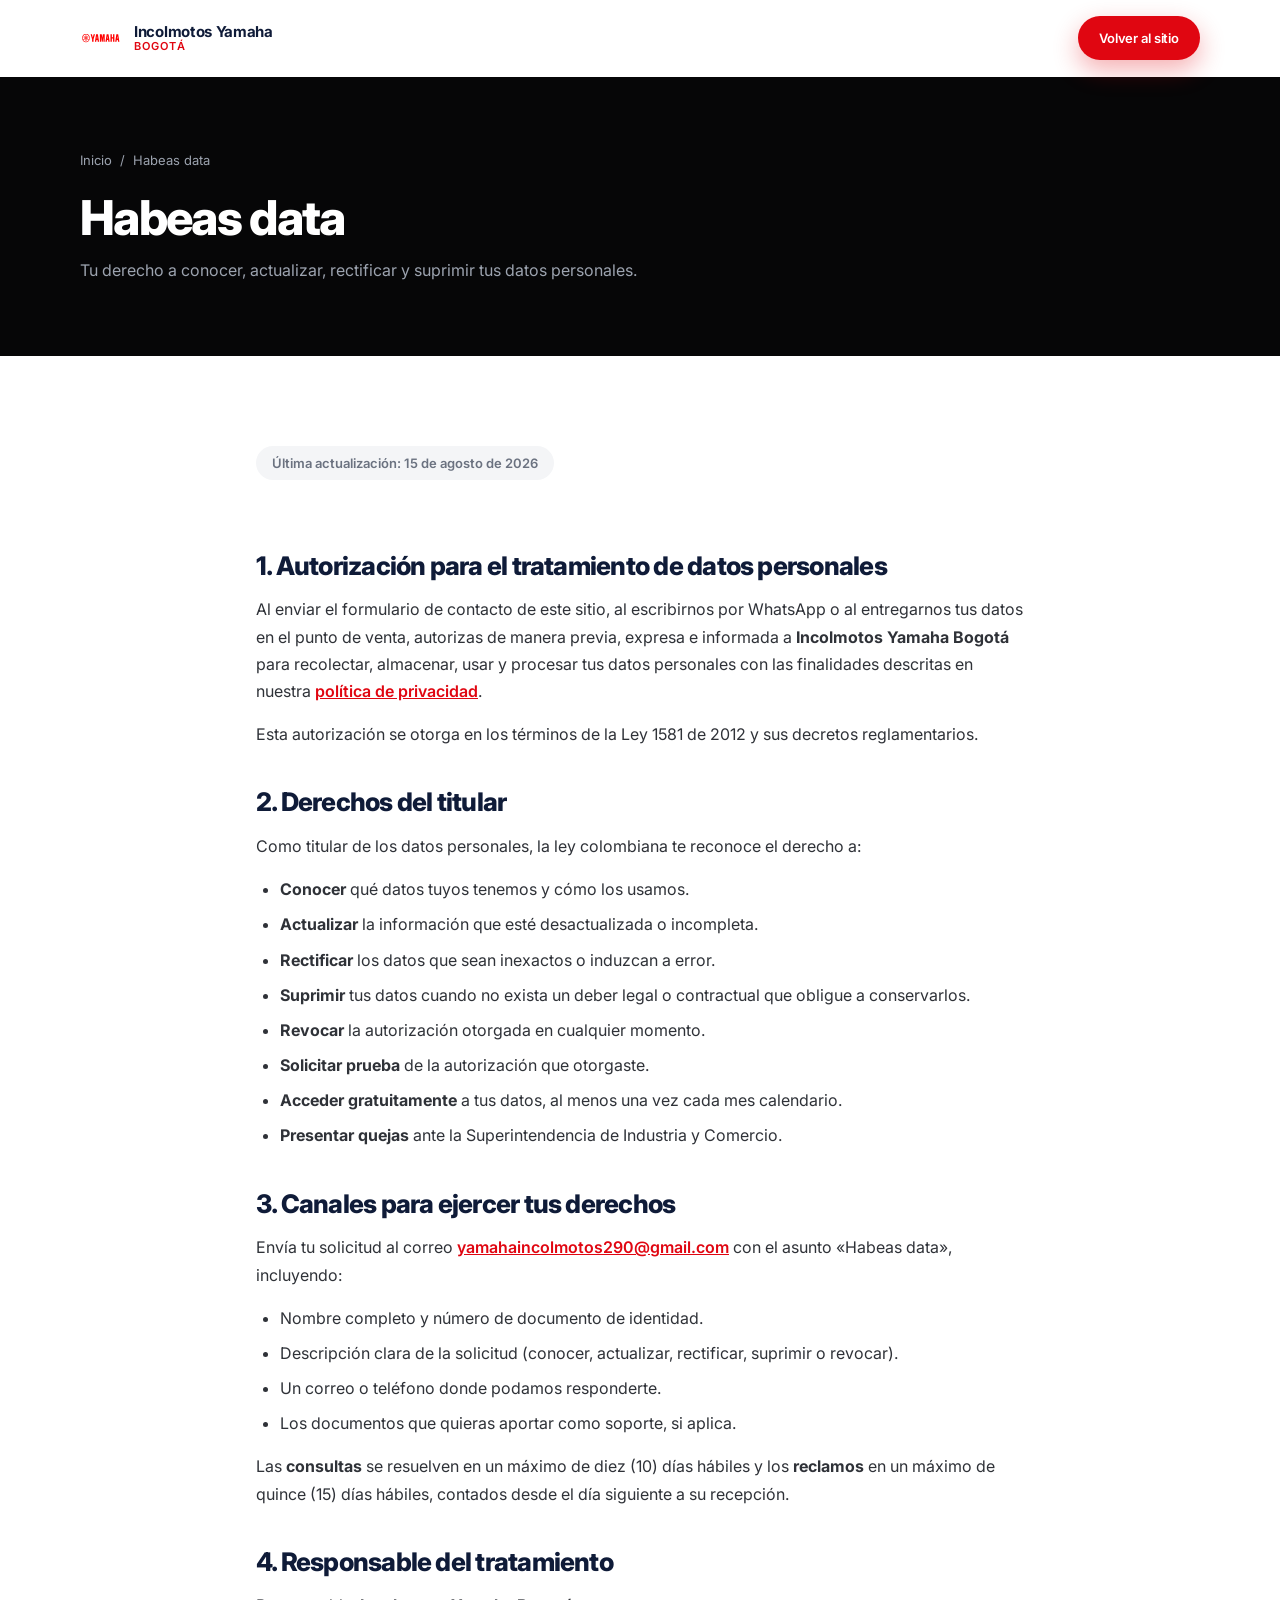
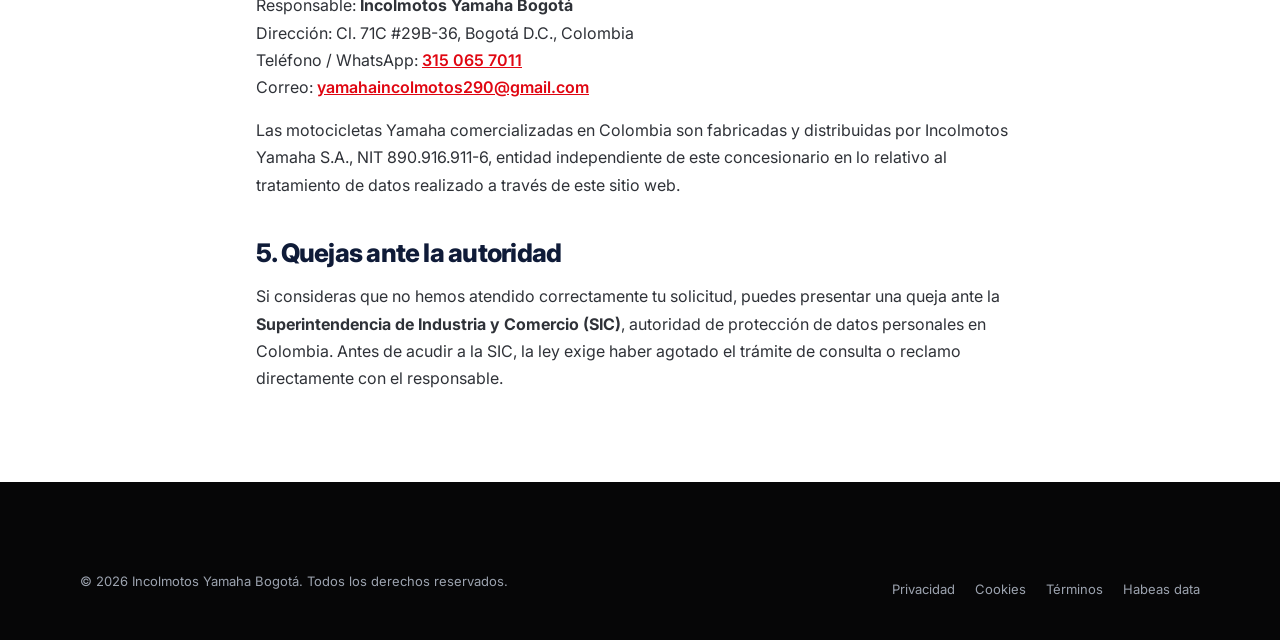
==== pages/habeas-data.html @ 12d1d3da "Sitio web Incolmotos Yamaha Bogota One-pager estatico: catalogo de 14 modelos con filtros, financiac" ====
<!DOCTYPE html>
<html lang="es-CO">
<head>
<meta charset="UTF-8">
<meta name="viewport" content="width=device-width, initial-scale=1">
<meta name="theme-color" content="#e00611">
<title>Habeas data | Incolmotos Yamaha Bogotá</title>
<meta name="description" content="Autorización y ejercicio del derecho de habeas data en Incolmotos Yamaha Bogotá, conforme a la Ley 1581 de 2012.">
<meta name="robots" content="index, follow">
<link rel="canonical" href="https://incolmotosyamahabogota.com/pages/habeas-data.html">
<link rel="icon" href="../favicon.ico" sizes="any">
<link rel="icon" href="../img/favicon-yamaha.png" type="image/png" sizes="96x96">
<link rel="apple-touch-icon" href="../apple-touch-icon.png">
<link rel="preconnect" href="https://fonts.googleapis.com">
<link rel="preconnect" href="https://fonts.gstatic.com" crossorigin>
<link href="https://fonts.googleapis.com/css2?family=Inter:wght@400;500;600;700;800&display=swap" rel="stylesheet">
<link rel="stylesheet" href="../css/styles.css">
</head>
<body>
<a class="skip-link" href="#main">Saltar al contenido principal</a>

<header class="header">
    <div class="wrap header__inner">
        <a class="brand" href="../index.html" aria-label="Incolmotos Yamaha Bogotá — Inicio">
            <img class="brand__logo" src="../img/yamaha-logo.svg" alt="" width="42" height="42" aria-hidden="true">
            <span class="brand__name">Incolmotos Yamaha<span>Bogotá</span></span>
        </a>
        <div class="header__cta" style="margin-left:auto;">
            <a class="btn btn--primary btn--sm" href="../index.html#contacto">Volver al sitio</a>
        </div>
    </div>
</header>

<main id="main">
    <div class="page-head">
        <div class="wrap">
            <nav class="crumbs" aria-label="Ruta de navegación">
                <a href="../index.html">Inicio</a><span aria-hidden="true">/</span><span>Habeas data</span>
            </nav>
            <h1>Habeas data</h1>
            <p>Tu derecho a conocer, actualizar, rectificar y suprimir tus datos personales.</p>
        </div>
    </div>

    <div class="section">
        <div class="wrap">
            <article class="legal">
                <p class="updated">Última actualización: 15 de agosto de 2026</p>

                <h2>1. Autorización para el tratamiento de datos personales</h2>
                <p>
                    Al enviar el formulario de contacto de este sitio, al escribirnos por WhatsApp o al
                    entregarnos tus datos en el punto de venta, autorizas de manera previa, expresa e
                    informada a <strong>Incolmotos Yamaha Bogotá</strong> para recolectar, almacenar,
                    usar y procesar tus datos personales con las finalidades descritas en nuestra
                    <a href="politica-privacidad.html">política de privacidad</a>.
                </p>
                <p>Esta autorización se otorga en los términos de la Ley 1581 de 2012 y sus decretos reglamentarios.</p>

                <h2>2. Derechos del titular</h2>
                <p>Como titular de los datos personales, la ley colombiana te reconoce el derecho a:</p>
                <ul>
                    <li><strong>Conocer</strong> qué datos tuyos tenemos y cómo los usamos.</li>
                    <li><strong>Actualizar</strong> la información que esté desactualizada o incompleta.</li>
                    <li><strong>Rectificar</strong> los datos que sean inexactos o induzcan a error.</li>
                    <li><strong>Suprimir</strong> tus datos cuando no exista un deber legal o contractual que obligue a conservarlos.</li>
                    <li><strong>Revocar</strong> la autorización otorgada en cualquier momento.</li>
                    <li><strong>Solicitar prueba</strong> de la autorización que otorgaste.</li>
                    <li><strong>Acceder gratuitamente</strong> a tus datos, al menos una vez cada mes calendario.</li>
                    <li><strong>Presentar quejas</strong> ante la Superintendencia de Industria y Comercio.</li>
                </ul>

                <h2>3. Canales para ejercer tus derechos</h2>
                <p>
                    Envía tu solicitud al correo
                    <a href="mailto:yamahaincolmotos290@gmail.com">yamahaincolmotos290@gmail.com</a>
                    con el asunto «Habeas data», incluyendo:
                </p>
                <ul>
                    <li>Nombre completo y número de documento de identidad.</li>
                    <li>Descripción clara de la solicitud (conocer, actualizar, rectificar, suprimir o revocar).</li>
                    <li>Un correo o teléfono donde podamos responderte.</li>
                    <li>Los documentos que quieras aportar como soporte, si aplica.</li>
                </ul>
                <p>
                    Las <strong>consultas</strong> se resuelven en un máximo de diez (10) días hábiles y
                    los <strong>reclamos</strong> en un máximo de quince (15) días hábiles, contados desde
                    el día siguiente a su recepción.
                </p>

                <h2>4. Responsable del tratamiento</h2>
                <p>
                    Responsable: <strong>Incolmotos Yamaha Bogotá</strong><br>
                    Dirección: Cl. 71C #29B-36, Bogotá D.C., Colombia<br>
                    Teléfono / WhatsApp: <a href="tel:+573150657011">315 065 7011</a><br>
                    Correo: <a href="mailto:yamahaincolmotos290@gmail.com">yamahaincolmotos290@gmail.com</a>
                </p>
                <p>
                    Las motocicletas Yamaha comercializadas en Colombia son fabricadas y distribuidas por
                    Incolmotos Yamaha S.A., NIT 890.916.911-6, entidad independiente de este concesionario
                    en lo relativo al tratamiento de datos realizado a través de este sitio web.
                </p>

                <h2>5. Quejas ante la autoridad</h2>
                <p>
                    Si consideras que no hemos atendido correctamente tu solicitud, puedes presentar una
                    queja ante la <strong>Superintendencia de Industria y Comercio (SIC)</strong>, autoridad
                    de protección de datos personales en Colombia. Antes de acudir a la SIC, la ley exige
                    haber agotado el trámite de consulta o reclamo directamente con el responsable.
                </p>
            </article>
        </div>
    </div>
</main>

<footer class="footer">
    <div class="wrap">
        <div class="footer__bottom" style="border-top:0;">
            <p>© <span id="year">2026</span> Incolmotos Yamaha Bogotá. Todos los derechos reservados.</p>
            <nav class="footer__legal" aria-label="Enlaces legales">
                <a href="politica-privacidad.html">Privacidad</a>
                <a href="politica-cookies.html">Cookies</a>
                <a href="terminos-y-condiciones.html">Términos</a>
                <a href="habeas-data.html">Habeas data</a>
            </nav>
        </div>
    </div>
</footer>

<script src="../js/main.js" defer></script>
</body>
</html>
---- css/styles.css ----
/* ============================================================
   INCOLMOTOS YAMAHA BOGOTÁ
   Design System — one-page
   Base estética: contraste claro/oscuro, rojo Yamaha, píldoras,
   tarjetas con sombra suave. Tipografía única: Inter.
   ============================================================ */

/* ---------- 1. Tokens ---------- */
:root {
    /* Marca */
    --red: #e00611;
    --red-dark: #b0040d;
    --red-ink: #8f030a;
    --red-tint: #fdecec;
    --red-glow: rgba(224, 6, 17, .45);

    /* Texto */
    --navy: #0f1b38;
    --ink: #2f3238;
    --muted: #6b7280;
    --muted-dark: #9ca3af;

    /* Superficies */
    --white: #ffffff;
    --alt: #f4f5f7;
    --alt-2: #eceef1;
    --black: #060607;
    --black-soft: #111113;
    --black-card: #17171a;

    /* Bordes */
    --border: #e2e4e9;
    --border-strong: #d3d7de;
    --border-dark: #26262b;

    /* Tipografía */
    --font: 'Inter', -apple-system, BlinkMacSystemFont, 'Segoe UI', Roboto, 'Helvetica Neue', Arial, sans-serif;
    --fs-xs: .8125rem;
    --fs-sm: .875rem;
    --fs-base: 1rem;
    --fs-lg: 1.0625rem;
    --fs-xl: 1.25rem;
    --fs-h3: clamp(1.25rem, 1.05rem + .8vw, 1.6rem);
    --fs-h2: clamp(1.75rem, 1.2rem + 2.2vw, 3rem);
    --fs-h1: clamp(2.25rem, 1.4rem + 3.6vw, 4rem);
    --lh-body: 1.7;
    --lh-head: 1.12;

    /* Espaciado */
    --wrap: 1200px;
    --gutter: clamp(1.25rem, 4vw, 2.5rem);
    --sec-y: clamp(4rem, 7vw, 7rem);

    /* Radios */
    --r-xs: 6px;
    --r-sm: 10px;
    --r-md: 14px;
    --r-lg: 20px;
    --r-pill: 999px;

    /* Sombras */
    --sh-sm: 0 1px 3px rgba(15, 27, 56, .07), 0 1px 2px rgba(15, 27, 56, .04);
    --sh-md: 0 6px 18px rgba(15, 27, 56, .08), 0 2px 6px rgba(15, 27, 56, .05);
    --sh-lg: 0 18px 44px rgba(15, 27, 56, .13), 0 6px 14px rgba(15, 27, 56, .07);
    --sh-red: 0 10px 26px rgba(224, 6, 17, .32);

    /* Movimiento */
    --t-fast: 180ms cubic-bezier(.4, 0, .2, 1);
    --t: 280ms cubic-bezier(.4, 0, .2, 1);
    --header-h: 76px;
}

/* ---------- 2. Reset ---------- */
*, *::before, *::after { box-sizing: border-box; }

html {
    -webkit-text-size-adjust: 100%;
    scroll-behavior: smooth;
    scroll-padding-top: calc(var(--header-h) + 12px);
}

body {
    margin: 0;
    font-family: var(--font);
    font-size: var(--fs-base);
    line-height: var(--lh-body);
    color: var(--ink);
    background: var(--white);
    -webkit-font-smoothing: antialiased;
    -moz-osx-font-smoothing: grayscale;
    overflow-x: hidden;
}

body.is-locked { overflow: hidden; }

h1, h2, h3, h4 {
    margin: 0;
    color: var(--navy);
    line-height: var(--lh-head);
    letter-spacing: -.02em;
    font-weight: 700;
}

h1 { font-size: var(--fs-h1); font-weight: 800; letter-spacing: -.035em; }
h2 { font-size: var(--fs-h2); font-weight: 800; letter-spacing: -.03em; }
h3 { font-size: var(--fs-h3); }

p { margin: 0 0 1rem; }
p:last-child { margin-bottom: 0; }

a { color: inherit; text-decoration: none; }

img, picture, svg { max-width: 100%; display: block; }
img { height: auto; }

ul, ol { margin: 0; padding: 0; list-style: none; }

/* El atributo hidden debe ganar siempre a los display de los componentes */
[hidden] { display: none !important; }

button, input, select, textarea { font: inherit; color: inherit; }
button { cursor: pointer; background: none; border: 0; }

:focus-visible {
    outline: 3px solid var(--red);
    outline-offset: 3px;
    border-radius: var(--r-xs);
}

::selection { background: var(--red); color: #fff; }

/* ---------- 3. Utilidades ---------- */
.wrap {
    width: 100%;
    max-width: var(--wrap);
    margin-inline: auto;
    padding-inline: var(--gutter);
}

.section { padding-block: var(--sec-y); }
.section--alt { background: var(--alt); }

.section--dark {
    background: var(--black);
    color: rgba(255, 255, 255, .78);
}
.section--dark h2, .section--dark h3 { color: #fff; }

.sr-only {
    position: absolute; width: 1px; height: 1px;
    padding: 0; margin: -1px; overflow: hidden;
    clip: rect(0 0 0 0); white-space: nowrap; border: 0;
}

.skip-link {
    position: absolute; top: -100px; left: 1rem; z-index: 200;
    background: var(--red); color: #fff;
    padding: .75rem 1.25rem; border-radius: var(--r-sm);
    font-weight: 600;
}
.skip-link:focus { top: 1rem; }

.eyebrow {
    display: block;
    font-size: var(--fs-xs);
    font-weight: 700;
    letter-spacing: .16em;
    text-transform: uppercase;
    color: var(--red);
    margin-bottom: .75rem;
}

.section-head {
    max-width: 46rem;
    margin: 0 auto clamp(2.25rem, 4vw, 3.5rem);
    text-align: center;
}
.section-head .lead {
    margin-top: 1rem;
    font-size: var(--fs-lg);
    color: var(--muted);
}
.section--dark .section-head .lead { color: var(--muted-dark); }

/* ---------- 4. Botones ---------- */
.btn {
    display: inline-flex;
    align-items: center;
    justify-content: center;
    gap: .5rem;
    padding: .875rem 1.75rem;
    border-radius: var(--r-pill);
    font-size: var(--fs-sm);
    font-weight: 600;
    letter-spacing: -.01em;
    border: 1.5px solid transparent;
    transition: background var(--t-fast), color var(--t-fast),
                border-color var(--t-fast), transform var(--t-fast),
                box-shadow var(--t-fast);
    white-space: nowrap;
}
.btn:hover { transform: translateY(-2px); }
.btn:active { transform: translateY(0); }
.btn svg { width: 18px; height: 18px; flex: none; }

.btn--primary { background: var(--red); color: #fff; box-shadow: var(--sh-red); }
.btn--primary:hover { background: var(--red-dark); }

.btn--outline { border-color: var(--border-strong); color: var(--navy); background: #fff; }
.btn--outline:hover { border-color: var(--navy); }

.btn--outline-light { border-color: rgba(255, 255, 255, .28); color: #fff; }
.btn--outline-light:hover { border-color: #fff; background: rgba(255, 255, 255, .08); }

.btn--light { background: #fff; color: var(--red); }
.btn--light:hover { background: var(--alt); }

.btn--wide { width: 100%; }
.btn--sm { padding: .625rem 1.25rem; font-size: var(--fs-xs); }

.btn--wa { background: #25d366; color: #08331a; box-shadow: 0 10px 26px rgba(37, 211, 102, .3); }
.btn--wa:hover { background: #1fbe5b; }

/* ---------- 5. Header ---------- */
.header {
    position: sticky;
    top: 0;
    z-index: 100;
    background: rgba(255, 255, 255, .88);
    backdrop-filter: saturate(180%) blur(14px);
    -webkit-backdrop-filter: saturate(180%) blur(14px);
    border-bottom: 1px solid transparent;
    transition: border-color var(--t-fast), box-shadow var(--t-fast);
}
.header.is-stuck {
    border-bottom-color: var(--border);
    box-shadow: 0 2px 14px rgba(15, 27, 56, .06);
}

.header__inner {
    display: flex;
    align-items: center;
    gap: 1.5rem;
    height: var(--header-h);
}

.brand { display: flex; align-items: center; gap: .75rem; flex: none; }
.brand__logo { width: 42px; height: 42px; object-fit: contain; }
.brand__name {
    font-size: .9375rem;
    font-weight: 700;
    color: var(--navy);
    letter-spacing: -.02em;
    line-height: 1.15;
}
.brand__name span { display: block; font-size: .6875rem; font-weight: 600; color: var(--red); letter-spacing: .1em; text-transform: uppercase; }

.nav { margin-left: auto; display: flex; align-items: center; }
.nav__list { display: flex; align-items: center; gap: .25rem; }
.nav__cta { display: none; }
.nav__link {
    display: block;
    padding: .5rem .875rem;
    border-radius: var(--r-pill);
    font-size: var(--fs-sm);
    font-weight: 500;
    color: var(--ink);
    transition: color var(--t-fast), background var(--t-fast);
}
.nav__link:hover, .nav__link.is-active { color: var(--red); background: var(--red-tint); }

.header__cta { flex: none; }

.burger {
    display: none;
    width: 44px; height: 44px;
    margin-left: auto;
    border-radius: var(--r-sm);
    align-items: center;
    justify-content: center;
}
.burger span {
    display: block; position: relative;
    width: 22px; height: 2px; border-radius: 2px; background: var(--navy);
    transition: transform var(--t-fast), background var(--t-fast);
}
.burger span::before, .burger span::after {
    content: ''; position: absolute; left: 0;
    width: 22px; height: 2px; border-radius: 2px; background: var(--navy);
    transition: transform var(--t-fast), top var(--t-fast);
}
.burger span::before { top: -7px; }
.burger span::after { top: 7px; }
.burger[aria-expanded="true"] span { background: transparent; }
.burger[aria-expanded="true"] span::before { top: 0; transform: rotate(45deg); }
.burger[aria-expanded="true"] span::after { top: 0; transform: rotate(-45deg); }

/* ---------- 6. Hero ---------- */
.hero {
    position: relative;
    background: var(--black);
    color: rgba(255, 255, 255, .74);
    overflow: hidden;
    padding-block: clamp(3.5rem, 7vw, 6rem) clamp(3rem, 6vw, 5rem);
}
.hero::before {
    content: '';
    position: absolute;
    inset: -20% -10% auto auto;
    width: min(70vw, 820px);
    aspect-ratio: 1;
    background: radial-gradient(circle, var(--red-glow) 0%, transparent 65%);
    filter: blur(20px);
    pointer-events: none;
}

.hero__grid {
    position: relative;
    display: grid;
    grid-template-columns: minmax(0, 1fr) minmax(0, 1.05fr);
    gap: clamp(2rem, 5vw, 4rem);
    align-items: center;
}

.hero__badge {
    display: inline-flex;
    align-items: center;
    gap: .5rem;
    padding: .5rem 1.125rem;
    border-radius: var(--r-pill);
    background: rgba(224, 6, 17, .14);
    border: 1px solid rgba(224, 6, 17, .38);
    color: #ff6b6b;
    font-size: var(--fs-xs);
    font-weight: 700;
    letter-spacing: .12em;
    text-transform: uppercase;
    margin-bottom: 1.5rem;
}
.hero__badge svg { width: 16px; height: 16px; }

.hero h1 { color: #fff; margin-bottom: 1.25rem; }
.hero h1 em { font-style: normal; color: var(--red); }

.hero__lead {
    font-size: clamp(1rem, .95rem + .25vw, 1.125rem);
    color: rgba(255, 255, 255, .72);
    max-width: 34rem;
    margin-bottom: 2rem;
}

.hero__actions { display: flex; flex-wrap: wrap; gap: .875rem; }

.hero__stats {
    display: grid;
    grid-template-columns: repeat(3, minmax(0, 1fr));
    gap: 1.5rem;
    margin-top: 2.75rem;
    padding-top: 2rem;
    border-top: 1px solid rgba(255, 255, 255, .14);
    max-width: 34rem;
}
.hero__stat b {
    display: block;
    font-size: clamp(1.75rem, 1.3rem + 1.6vw, 2.5rem);
    font-weight: 800;
    color: #fff;
    letter-spacing: -.04em;
    line-height: 1;
}
.hero__stat span {
    display: block;
    margin-top: .5rem;
    font-size: var(--fs-xs);
    color: var(--muted-dark);
    line-height: 1.4;
}

.hero__media {
    position: relative;
    border-radius: var(--r-lg);
    overflow: hidden;
    background:
        radial-gradient(120% 90% at 65% 45%, rgba(224, 6, 17, .38) 0%, transparent 60%),
        linear-gradient(160deg, #1a1a1e 0%, #09090b 100%);
    aspect-ratio: 4 / 3;
    display: grid;
    place-items: center;
    box-shadow: 0 30px 70px rgba(0, 0, 0, .55);
}
.hero__media img {
    width: 92%;
    height: auto;
    object-fit: contain;
    filter: drop-shadow(0 24px 34px rgba(0, 0, 0, .6));
}

/* ---------- 7. Barra de confianza ---------- */
.trust {
    background: var(--white);
    border-bottom: 1px solid var(--border);
    padding-block: 1.5rem;
}
.trust__list {
    display: grid;
    grid-template-columns: repeat(auto-fit, minmax(190px, 1fr));
    gap: 1rem 1.75rem;
}
.trust__item {
    display: flex;
    align-items: center;
    gap: .75rem;
    font-size: var(--fs-sm);
    font-weight: 600;
    color: var(--navy);
}
.trust__item svg { width: 22px; height: 22px; flex: none; color: var(--red); }

/* ---------- 8. Catálogo ---------- */
.filters {
    display: flex;
    flex-wrap: wrap;
    justify-content: center;
    gap: .625rem;
    margin-bottom: 2.5rem;
}
.chip {
    padding: .625rem 1.25rem;
    border: 1.5px solid var(--border);
    border-radius: var(--r-pill);
    background: #fff;
    font-size: var(--fs-sm);
    font-weight: 600;
    color: var(--ink);
    transition: all var(--t-fast);
}
.chip:hover { border-color: var(--red); color: var(--red); }
.chip[aria-pressed="true"] {
    background: var(--red);
    border-color: var(--red);
    color: #fff;
    box-shadow: var(--sh-red);
}
.chip b { font-weight: 700; opacity: .6; margin-left: .25rem; }

.grid-motos {
    display: grid;
    grid-template-columns: repeat(auto-fill, minmax(min(100%, 300px), 1fr));
    gap: clamp(1.25rem, 2.5vw, 1.75rem);
}

.moto-card {
    display: flex;
    flex-direction: column;
    background: #fff;
    border: 1px solid var(--border);
    border-radius: var(--r-md);
    overflow: hidden;
    transition: transform var(--t), box-shadow var(--t), border-color var(--t);
}
.moto-card:hover {
    transform: translateY(-6px);
    box-shadow: var(--sh-lg);
    border-color: transparent;
}
.moto-card.is-hidden { display: none; }

.moto-card__media {
    position: relative;
    aspect-ratio: 4 / 3;
    background: linear-gradient(165deg, #fafbfc 0%, #eef0f4 100%);
    display: grid;
    place-items: center;
    padding: 1rem;
    overflow: hidden;
}
.moto-card__media img {
    width: 100%;
    height: 100%;
    object-fit: contain;
    transition: transform var(--t);
}
.moto-card:hover .moto-card__media img { transform: scale(1.06); }

.moto-card__badge {
    position: absolute;
    top: .875rem;
    left: .875rem;
    z-index: 2;
    padding: .3125rem .75rem;
    border-radius: var(--r-pill);
    background: var(--navy);
    color: #fff;
    font-size: .6875rem;
    font-weight: 700;
    letter-spacing: .08em;
    text-transform: uppercase;
}

.moto-card__body {
    display: flex;
    flex-direction: column;
    flex: 1;
    padding: 1.25rem 1.375rem 1.5rem;
}
.moto-card__brand {
    font-size: .6875rem;
    font-weight: 700;
    letter-spacing: .12em;
    text-transform: uppercase;
    color: var(--red);
    margin-bottom: .375rem;
}
.moto-card__name {
    font-size: 1.125rem;
    font-weight: 700;
    color: var(--navy);
    margin-bottom: .875rem;
}

.moto-card__specs {
    display: grid;
    grid-template-columns: repeat(3, minmax(0, 1fr));
    gap: .5rem;
    margin: 0 0 1rem;
    padding-bottom: 1rem;
    border-bottom: 1px solid var(--border);
}
.moto-card__specs dt {
    font-size: .625rem;
    font-weight: 600;
    letter-spacing: .08em;
    text-transform: uppercase;
    color: var(--muted);
    order: 2;
}
.moto-card__specs dd {
    margin: 0;
    font-size: .9375rem;
    font-weight: 700;
    color: var(--navy);
    order: 1;
}
.moto-card__spec { display: flex; flex-direction: column; }

.moto-card__price { margin-bottom: 1.125rem; }
.moto-card__price small {
    display: block;
    font-size: .6875rem;
    font-weight: 600;
    letter-spacing: .08em;
    text-transform: uppercase;
    color: var(--muted);
}
.moto-card__price b {
    font-size: 1.375rem;
    font-weight: 800;
    color: var(--navy);
    letter-spacing: -.03em;
}

.moto-card__actions { margin-top: auto; display: grid; gap: .5rem; }

.catalog__meta {
    margin-top: 2rem;
    text-align: center;
    font-size: var(--fs-sm);
    color: var(--muted);
}
.catalog__empty {
    padding: 3rem 1rem;
    text-align: center;
    color: var(--muted);
    grid-column: 1 / -1;
}

/* ---------- 9. Banner de financiación ---------- */
.promo {
    position: relative;
    background: var(--black);
    color: rgba(255, 255, 255, .74);
    overflow: hidden;
}
.promo__grid {
    display: grid;
    grid-template-columns: minmax(0, 1fr) minmax(0, 1fr);
    align-items: center;
    gap: clamp(2rem, 5vw, 4rem);
    padding-block: clamp(3.5rem, 6vw, 5.5rem);
}
.promo__tag {
    display: inline-block;
    padding: .4375rem 1rem;
    border-radius: var(--r-pill);
    background: var(--red);
    color: #fff;
    font-size: var(--fs-xs);
    font-weight: 700;
    letter-spacing: .12em;
    text-transform: uppercase;
    margin-bottom: 1.25rem;
}
.promo h2 { color: #fff; margin-bottom: 1rem; }
.promo__text { color: rgba(255, 255, 255, .72); margin-bottom: 1.75rem; max-width: 32rem; }
.promo__points { display: grid; gap: .75rem; margin-bottom: 2rem; }
.promo__points li { display: flex; align-items: flex-start; gap: .625rem; font-size: var(--fs-sm); }
.promo__points svg { width: 20px; height: 20px; flex: none; color: var(--red); margin-top: 1px; }
.promo__media {
    border-radius: var(--r-lg);
    overflow: hidden;
    aspect-ratio: 16 / 11;
    background:
        radial-gradient(110% 90% at 50% 55%, rgba(224, 6, 17, .32) 0%, transparent 62%),
        linear-gradient(160deg, #1c1c20 0%, #0a0a0c 100%);
    display: grid;
    place-items: center;
}
.promo__media img { width: 94%; object-fit: contain; filter: drop-shadow(0 20px 30px rgba(0, 0, 0, .55)); }

/* ---------- 10. Tarjetas con ícono ---------- */
.grid-cards {
    display: grid;
    grid-template-columns: repeat(auto-fit, minmax(min(100%, 250px), 1fr));
    gap: clamp(1.25rem, 2.5vw, 1.75rem);
}

.card {
    display: flex;
    flex-direction: column;
    background: #fff;
    border: 1px solid var(--border);
    border-radius: var(--r-md);
    padding: 1.75rem;
    transition: transform var(--t), box-shadow var(--t), border-color var(--t);
}
.card:hover { transform: translateY(-5px); box-shadow: var(--sh-lg); border-color: transparent; }

.card__icon {
    width: 48px; height: 48px;
    display: grid; place-items: center;
    border-radius: var(--r-sm);
    background: var(--red-tint);
    color: var(--red);
    margin-bottom: 1.25rem;
}
.card__icon svg { width: 24px; height: 24px; }

.card h3 { margin-bottom: .625rem; font-size: 1.0625rem; }
.card p { font-size: var(--fs-sm); color: var(--muted); margin-bottom: 1.25rem; }
.card__link {
    margin-top: auto;
    font-size: var(--fs-sm);
    font-weight: 600;
    color: var(--red);
    display: inline-flex;
    align-items: center;
    gap: .375rem;
    transition: gap var(--t-fast);
}
.card__link:hover { gap: .75rem; }

/* Variante oscura (sección respaldo) */
.section--dark .card {
    background: var(--black-card);
    border-color: var(--border-dark);
}
.section--dark .card:hover { border-color: rgba(224, 6, 17, .5); box-shadow: 0 20px 46px rgba(0, 0, 0, .6); }
.section--dark .card__icon { background: rgba(224, 6, 17, .16); color: #ff5c5c; }
.section--dark .card p { color: var(--muted-dark); }

/* ---------- 11. Servicios (lista alterna) ---------- */
.services { display: grid; gap: clamp(1.25rem, 2.5vw, 1.75rem); }
.service {
    display: grid;
    grid-template-columns: 88px minmax(0, 1fr);
    gap: 1.5rem;
    align-items: start;
    background: #fff;
    border: 1px solid var(--border);
    border-radius: var(--r-md);
    padding: 1.75rem;
    transition: box-shadow var(--t), border-color var(--t);
}
.service:hover { box-shadow: var(--sh-md); border-color: var(--border-strong); }
.service__num {
    display: grid; place-items: center;
    width: 88px; height: 88px;
    border-radius: var(--r-sm);
    background: linear-gradient(150deg, var(--red) 0%, var(--red-ink) 100%);
    color: #fff;
    font-size: 1.75rem;
    font-weight: 800;
    letter-spacing: -.04em;
}
.service h3 { margin-bottom: .5rem; }
.service p { color: var(--muted); font-size: var(--fs-sm); margin-bottom: 1rem; }
.service__tags { display: flex; flex-wrap: wrap; gap: .5rem; }
.service__tags li {
    padding: .25rem .75rem;
    border-radius: var(--r-pill);
    background: var(--alt);
    font-size: var(--fs-xs);
    font-weight: 600;
    color: var(--navy);
}

/* ---------- 12. FAQ ---------- */
.faq { max-width: 48rem; margin-inline: auto; display: grid; gap: .875rem; }
.faq__item {
    background: #fff;
    border: 1px solid var(--border);
    border-radius: var(--r-md);
    overflow: hidden;
    transition: border-color var(--t-fast), box-shadow var(--t-fast);
}
.faq__item[open] { border-color: var(--red); box-shadow: var(--sh-md); }
.faq__item summary {
    display: flex;
    align-items: center;
    justify-content: space-between;
    gap: 1rem;
    padding: 1.25rem 1.5rem;
    font-size: var(--fs-lg);
    font-weight: 600;
    color: var(--navy);
    cursor: pointer;
    list-style: none;
}
.faq__item summary::-webkit-details-marker { display: none; }
.faq__item summary::after {
    content: '';
    flex: none;
    width: 12px; height: 12px;
    border-right: 2.5px solid var(--red);
    border-bottom: 2.5px solid var(--red);
    transform: rotate(45deg) translateY(-3px);
    transition: transform var(--t-fast);
}
.faq__item[open] summary::after { transform: rotate(-135deg) translateY(-3px); }
.faq__answer { padding: 0 1.5rem 1.375rem; color: var(--muted); font-size: var(--fs-sm); }

/* ---------- 13. Contacto ---------- */
.contact__grid {
    display: grid;
    grid-template-columns: minmax(0, 1fr) minmax(0, 1.05fr);
    gap: clamp(2rem, 4vw, 3.5rem);
    align-items: start;
}

.contact__list { display: grid; gap: 1.5rem; margin: 2rem 0; }
.contact__item { display: grid; grid-template-columns: 44px minmax(0, 1fr); gap: 1rem; align-items: start; }
.contact__item svg { width: 44px; height: 44px; padding: 11px; border-radius: var(--r-sm); background: var(--red-tint); color: var(--red); }
.contact__label {
    display: block;
    font-size: var(--fs-xs);
    font-weight: 700;
    letter-spacing: .1em;
    text-transform: uppercase;
    color: var(--muted);
    margin-bottom: .1875rem;
}
.contact__value { margin: 0; font-weight: 600; color: var(--navy); }
.contact__value a:hover { color: var(--red); }
.contact__value span { display: block; font-weight: 500; color: var(--muted); font-size: var(--fs-sm); }

.map {
    border: 1px solid var(--border);
    border-radius: var(--r-md);
    overflow: hidden;
    aspect-ratio: 16 / 10;
    background: var(--alt);
}
.map iframe { width: 100%; height: 100%; border: 0; display: block; }

.form-card {
    background: #fff;
    border: 1px solid var(--border);
    border-radius: var(--r-lg);
    padding: clamp(1.5rem, 3vw, 2.25rem);
    box-shadow: var(--sh-md);
}
.form-card h3 { margin-bottom: .5rem; }
.form-card > p { font-size: var(--fs-sm); color: var(--muted); margin-bottom: 1.75rem; }

.field { margin-bottom: 1.125rem; }
.field label {
    display: block;
    font-size: var(--fs-sm);
    font-weight: 600;
    color: var(--navy);
    margin-bottom: .4375rem;
}
.field label .req { color: var(--red); }
.field input, .field select, .field textarea {
    width: 100%;
    padding: .8125rem 1rem;
    border: 1.5px solid var(--border);
    border-radius: var(--r-sm);
    background: #fff;
    font-size: var(--fs-sm);
    transition: border-color var(--t-fast), box-shadow var(--t-fast);
}
.field textarea { resize: vertical; min-height: 118px; }
.field input:focus, .field select:focus, .field textarea:focus {
    outline: none;
    border-color: var(--red);
    box-shadow: 0 0 0 4px rgba(224, 6, 17, .11);
}
.field input::placeholder, .field textarea::placeholder { color: #a7adb8; }
.field.has-error input, .field.has-error select, .field.has-error textarea { border-color: var(--red); }
.field__error { display: none; margin-top: .375rem; font-size: var(--fs-xs); font-weight: 600; color: var(--red); }
.field.has-error .field__error { display: block; }

.form-row { display: grid; grid-template-columns: repeat(2, minmax(0, 1fr)); gap: 1.125rem; }

.form-note { margin-top: 1rem; font-size: var(--fs-xs); color: var(--muted); text-align: center; }
.form-note a { color: var(--red); font-weight: 600; text-decoration: underline; }

/* ---------- 14. Footer ---------- */
.footer {
    background: var(--black);
    color: var(--muted-dark);
    padding-block: clamp(3rem, 5vw, 4.5rem) 0;
    font-size: var(--fs-sm);
}
.footer__grid {
    display: grid;
    grid-template-columns: minmax(0, 1.6fr) repeat(3, minmax(0, 1fr));
    gap: clamp(2rem, 4vw, 3rem);
    padding-bottom: 3rem;
}
.footer .brand__name { color: #fff; }
.footer__about { margin-top: 1.25rem; max-width: 26rem; }
.footer__contact {
    margin-top: 1rem;
    max-width: 26rem;
    font-style: normal;
    line-height: 1.9;
}
.footer__contact a { transition: color var(--t-fast); }
.footer__contact a:hover { color: var(--red); }
.footer h4 {
    color: #fff;
    font-size: var(--fs-xs);
    font-weight: 700;
    letter-spacing: .14em;
    text-transform: uppercase;
    margin-bottom: 1.125rem;
}
.footer__links { display: grid; gap: .75rem; }
.footer__links a { transition: color var(--t-fast); }
.footer__links a:hover { color: var(--red); }

.social { display: flex; gap: .625rem; margin-top: 1.5rem; }
.social:empty { display: none; }
.social a {
    width: 40px; height: 40px;
    display: grid; place-items: center;
    border: 1px solid var(--border-dark);
    border-radius: var(--r-sm);
    color: #fff;
    transition: background var(--t-fast), border-color var(--t-fast), transform var(--t-fast);
}
.social a:hover { background: var(--red); border-color: var(--red); transform: translateY(-2px); }
.social svg { width: 18px; height: 18px; }

.footer__bottom {
    border-top: 1px solid var(--border-dark);
    padding-block: 1.5rem 2rem;
    display: flex;
    flex-wrap: wrap;
    gap: .75rem 1.5rem;
    justify-content: space-between;
    align-items: center;
    font-size: var(--fs-xs);
}
.footer__legal { display: flex; flex-wrap: wrap; gap: .5rem 1.25rem; }
.footer__legal a:hover { color: #fff; }
.footer__disclaimer {
    padding-bottom: 2rem;
    font-size: .75rem;
    line-height: 1.6;
    color: #6b6b72;
}

/* ---------- 15. Flotantes ---------- */
.wa-float {
    position: fixed;
    right: clamp(1rem, 3vw, 1.75rem);
    bottom: clamp(1rem, 3vw, 1.75rem);
    z-index: 90;
    width: 58px; height: 58px;
    display: grid; place-items: center;
    border-radius: 50%;
    background: #25d366;
    color: #fff;
    box-shadow: 0 10px 28px rgba(37, 211, 102, .42);
    transition: transform var(--t-fast), box-shadow var(--t-fast);
}
.wa-float:hover { transform: scale(1.07); }
.wa-float svg { width: 30px; height: 30px; }
.wa-float::after {
    content: '';
    position: absolute;
    inset: 0;
    border-radius: 50%;
    border: 2px solid #25d366;
    animation: pulse 2.4s ease-out infinite;
}
@keyframes pulse {
    0% { transform: scale(1); opacity: .7; }
    100% { transform: scale(1.55); opacity: 0; }
}

.mobile-bar {
    position: fixed;
    left: 0; right: 0; bottom: 0;
    z-index: 95;
    display: none;
    gap: .625rem;
    padding: .75rem 1rem calc(.75rem + env(safe-area-inset-bottom));
    background: rgba(255, 255, 255, .94);
    backdrop-filter: blur(14px);
    -webkit-backdrop-filter: blur(14px);
    border-top: 1px solid var(--border);
}
.mobile-bar .btn { flex: 1; padding-inline: .75rem; }

/* ---------- 16. Cookies ---------- */
.cookie {
    position: fixed;
    left: clamp(1rem, 3vw, 1.75rem);
    right: clamp(1rem, 3vw, 1.75rem);
    bottom: clamp(1rem, 3vw, 1.75rem);
    z-index: 120;
    max-width: 30rem;
    background: #fff;
    border: 1px solid var(--border);
    border-radius: var(--r-md);
    box-shadow: var(--sh-lg);
    padding: 1.375rem 1.5rem;
    display: none;
}
.cookie.is-open { display: block; }
.cookie p { font-size: var(--fs-sm); color: var(--muted); margin-bottom: 1.125rem; }
.cookie p a { color: var(--red); font-weight: 600; text-decoration: underline; }
.cookie__actions { display: flex; gap: .625rem; flex-wrap: wrap; }

/* ---------- 17. Toast ---------- */
.toast {
    position: fixed;
    left: 50%;
    bottom: 2rem;
    transform: translate(-50%, 150%);
    z-index: 130;
    max-width: min(90vw, 25rem);
    padding: .875rem 1.375rem;
    border-radius: var(--r-pill);
    background: var(--navy);
    color: #fff;
    font-size: var(--fs-sm);
    font-weight: 600;
    box-shadow: var(--sh-lg);
    transition: transform var(--t);
}
.toast.is-open { transform: translate(-50%, 0); }

/* ---------- 18. Reveal ---------- */
.reveal {
    opacity: 0;
    transform: translateY(24px);
    transition: opacity 620ms cubic-bezier(.16, 1, .3, 1), transform 620ms cubic-bezier(.16, 1, .3, 1);
}
.reveal.is-visible { opacity: 1; transform: none; }

/* ---------- 19. Páginas legales ---------- */
.page-head {
    background: var(--black);
    color: rgba(255, 255, 255, .72);
    padding-block: clamp(3rem, 6vw, 4.5rem);
}
.page-head h1 { color: #fff; margin-bottom: .75rem; font-size: clamp(1.875rem, 1.3rem + 2.4vw, 3rem); }
.page-head p { color: var(--muted-dark); }
.crumbs { display: flex; gap: .5rem; font-size: var(--fs-xs); color: var(--muted-dark); margin-bottom: 1.25rem; }
.crumbs a:hover { color: #fff; }

.legal { max-width: 48rem; margin-inline: auto; }
.legal h2 { font-size: clamp(1.25rem, 1.05rem + .8vw, 1.6rem); margin: 2.5rem 0 1rem; }
.legal h2:first-child { margin-top: 0; }
.legal h3 { font-size: 1.0625rem; margin: 1.75rem 0 .625rem; }
.legal p, .legal li { color: var(--ink); }
.legal ul { list-style: disc; padding-left: 1.5rem; margin-bottom: 1rem; display: grid; gap: .5rem; }
.legal a { color: var(--red); font-weight: 600; text-decoration: underline; }
.legal .updated {
    display: inline-block;
    padding: .375rem 1rem;
    border-radius: var(--r-pill);
    background: var(--alt);
    font-size: var(--fs-xs);
    font-weight: 600;
    color: var(--muted);
    margin-bottom: 2rem;
}

/* ---------- 20. Responsive ---------- */
@media (max-width: 1024px) {
    .hero__grid { grid-template-columns: 1fr; }
    .hero__media { order: -1; aspect-ratio: 16 / 10; }
    .hero__stats { max-width: none; }
    .promo__grid { grid-template-columns: 1fr; }
    .contact__grid { grid-template-columns: 1fr; }
    .footer__grid { grid-template-columns: repeat(2, minmax(0, 1fr)); }
}

@media (max-width: 860px) {
    :root { --header-h: 68px; }

    .burger { display: flex; }
    .header__cta { display: none; }

    .nav {
        position: fixed;
        inset: var(--header-h) 0 0;
        display: block;
        background: #fff;
        padding: 1.5rem var(--gutter) 2.5rem;
        overflow-y: auto;
        transform: translateX(100%);
        visibility: hidden;
        transition: transform var(--t), visibility var(--t);
        margin-left: 0;
    }
    .nav.is-open { transform: none; visibility: visible; }
    .nav__list { flex-direction: column; align-items: stretch; gap: .25rem; }
    .nav__link {
        padding: .9375rem 1rem;
        font-size: 1.0625rem;
        font-weight: 600;
        border-radius: var(--r-sm);
        border-bottom: 1px solid var(--border);
    }
    .nav__cta { margin-top: 1.5rem; display: block; }
    .nav__cta .btn { width: 100%; }

    .mobile-bar { display: flex; }
    .wa-float { bottom: calc(5.5rem + env(safe-area-inset-bottom)); }
    .cookie { bottom: calc(5.5rem + env(safe-area-inset-bottom)); }
    /* Deja aire para que la barra fija no tape el final del footer */
    body { padding-bottom: calc(4.75rem + env(safe-area-inset-bottom)); }

    .service { grid-template-columns: 1fr; gap: 1.125rem; }
    .service__num { width: 60px; height: 60px; font-size: 1.375rem; }
}

@media (max-width: 560px) {
    .hero__stats { grid-template-columns: 1fr 1fr; gap: 1.25rem; }
    .hero__stat:last-child { grid-column: 1 / -1; }
    .hero__actions .btn { width: 100%; }
    .form-row { grid-template-columns: 1fr; }
    .footer__grid { grid-template-columns: 1fr; }
    .footer__bottom { justify-content: flex-start; }
    .grid-motos { grid-template-columns: 1fr; }
}

/* ---------- 21. Preferencias / impresión ---------- */
@media (prefers-reduced-motion: reduce) {
    html { scroll-behavior: auto; }
    *, *::before, *::after {
        animation-duration: .01ms !important;
        animation-iteration-count: 1 !important;
        transition-duration: .01ms !important;
    }
    .reveal { opacity: 1; transform: none; }
}

@media print {
    .header, .nav, .wa-float, .mobile-bar, .cookie, .toast, .form-card, .map { display: none !important; }
    body { color: #000; }
    .hero, .promo, .section--dark, .footer { background: #fff !important; color: #000 !important; }
    .hero h1, .promo h2, .section--dark h2, .section--dark h3 { color: #000 !important; }
}
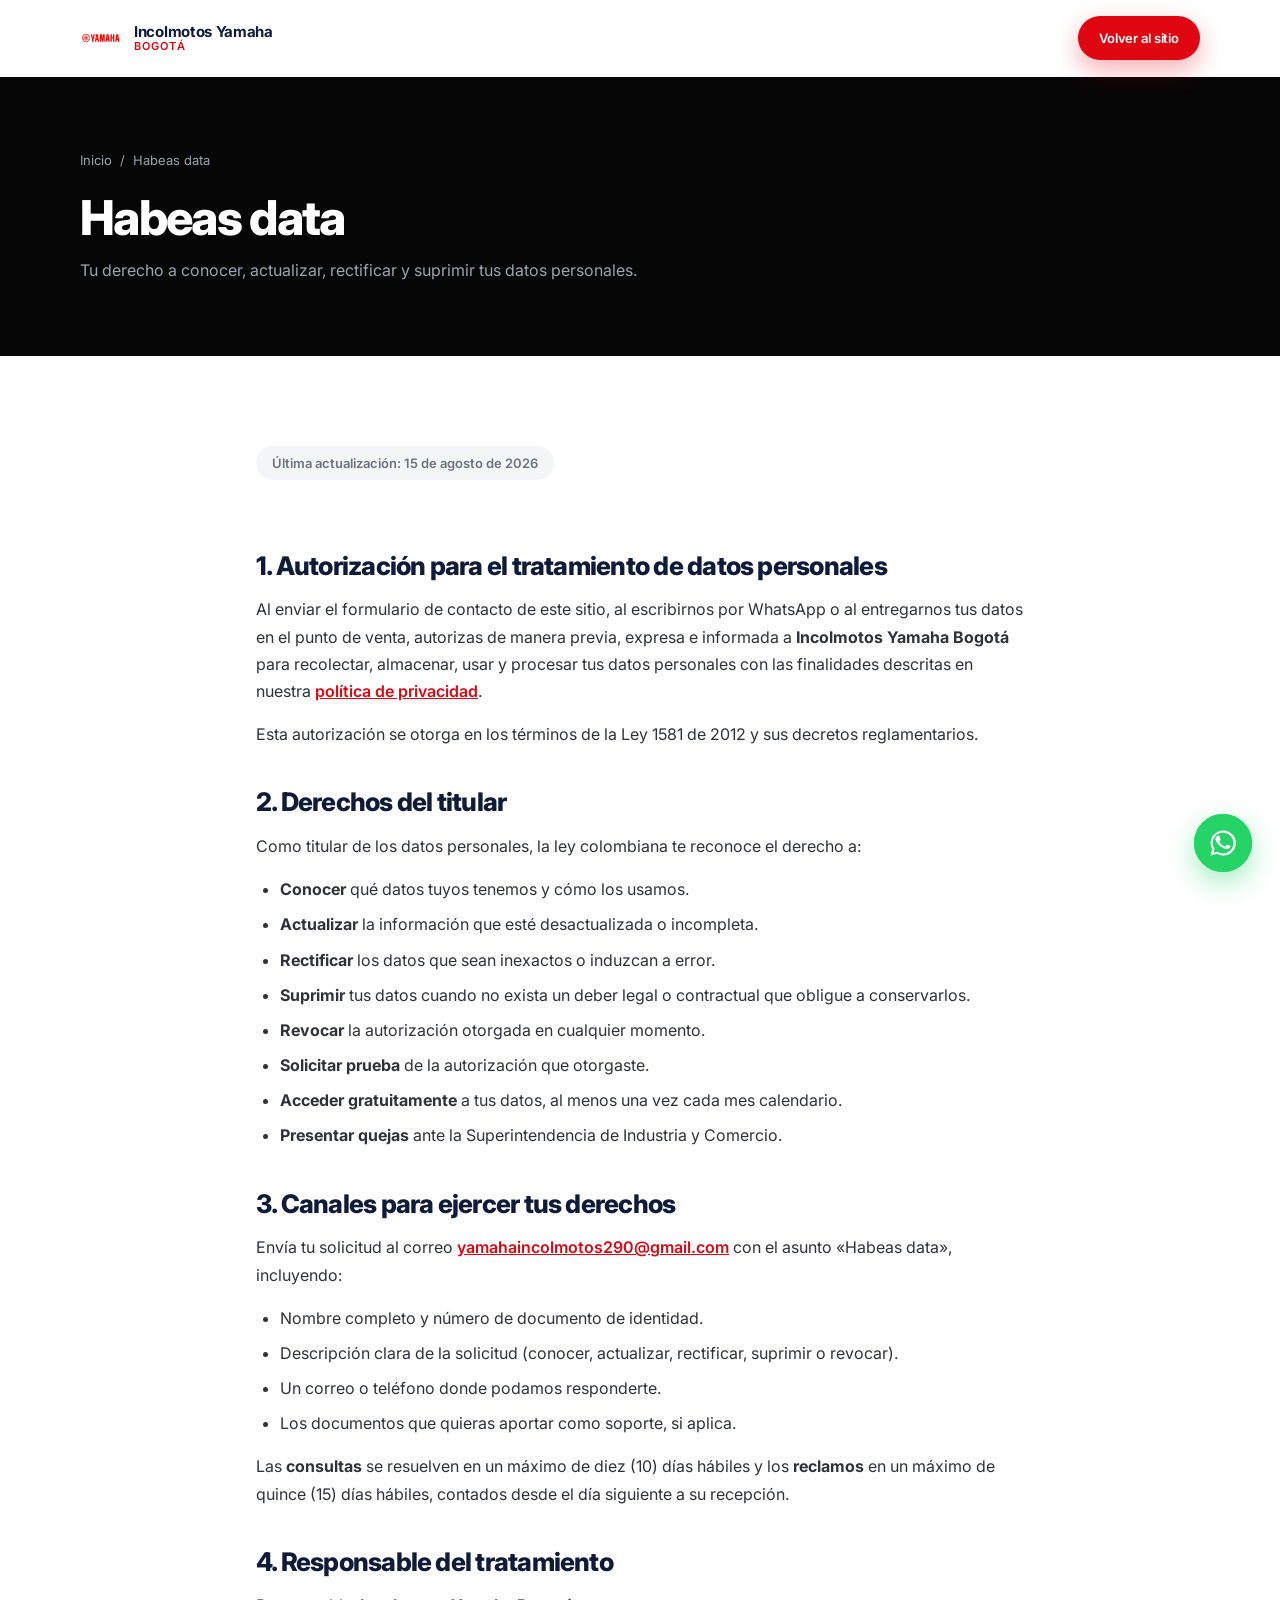
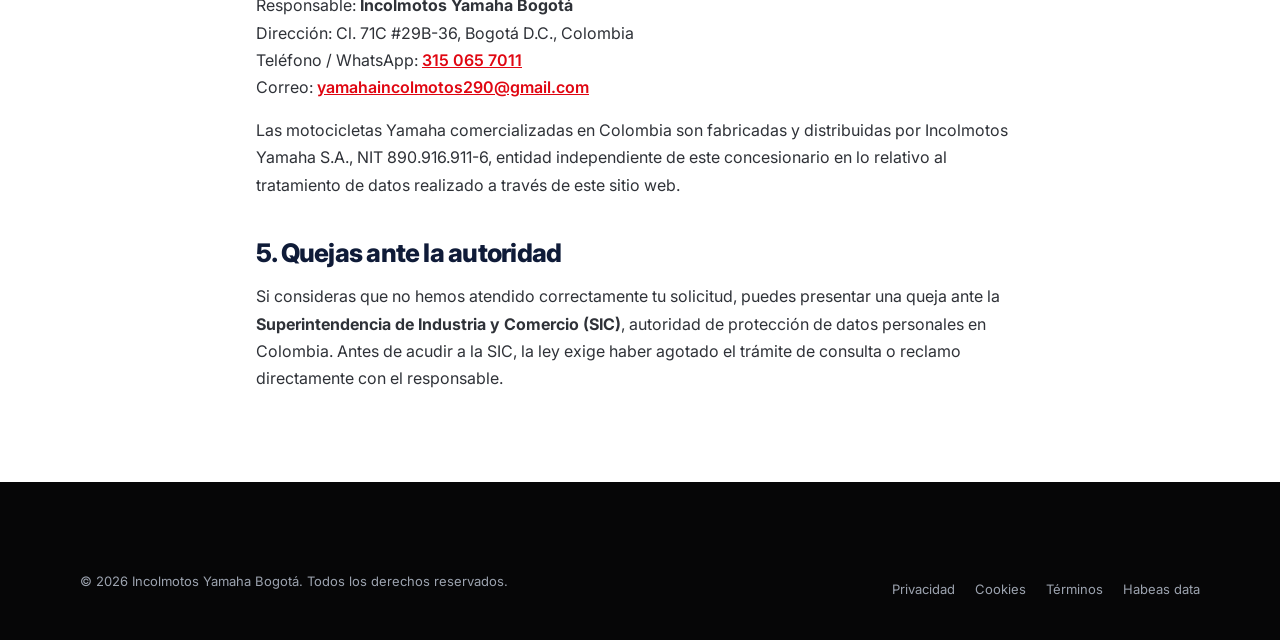
==== commit e9de5658: "Flotante de WhatsApp igual que en las otras sedes El boton flotante quedaba fuera de pantalla en mov" ====
--- a/pages/habeas-data.html
+++ b/pages/habeas-data.html
@@ -127,6 +127,11 @@
     </div>
 </footer>
 
+<!-- ============ FLOTANTE ============ -->
+<a class="wa-float" id="wa-float" href="https://wa.me/573150657011?text=Hola%2C%20quiero%20informaci%C3%B3n%20sobre%20las%20motos%20Yamaha%20en%20Bogot%C3%A1." aria-label="Escribir por WhatsApp" data-wa="Hola, quiero información sobre las motos Yamaha en Bogotá." target="_blank" rel="noopener">
+    <svg viewBox="0 0 24 24" fill="currentColor" aria-hidden="true"><path d="M17.5 14.4c-.3-.2-1.7-.9-2-1s-.5-.1-.7.1-.7 1-.9 1.2-.4.2-.7 0a8.2 8.2 0 0 1-2.4-1.5 9 9 0 0 1-1.7-2.1c-.2-.3 0-.5.1-.6l.5-.6.3-.5v-.5l-1-2.3c-.2-.6-.5-.5-.7-.5h-.6a1.1 1.1 0 0 0-.8.4A3.3 3.3 0 0 0 5.9 8.6a5.8 5.8 0 0 0 1.2 3 13.1 13.1 0 0 0 5 4.4 16.8 16.8 0 0 0 1.7.6 4 4 0 0 0 1.8.1 3 3 0 0 0 2-1.4 2.4 2.4 0 0 0 .2-1.4c-.1-.2-.3-.3-.6-.4z"/><path d="M12 2a10 10 0 0 0-8.6 15L2 22l5.2-1.4A10 10 0 1 0 12 2zm0 18.3a8.3 8.3 0 0 1-4.2-1.2l-.3-.2-3.1.8.8-3-.2-.3A8.3 8.3 0 1 1 12 20.3z"/></svg>
+</a>
+
 <script src="../js/main.js" defer></script>
 </body>
 </html>
--- a/css/styles.css
+++ b/css/styles.css
@@ -88,6 +88,14 @@
     background: var(--white);
     -webkit-font-smoothing: antialiased;
     -moz-osx-font-smoothing: grayscale;
+    /* Red de seguridad heredable: parte cualquier "palabra" que no quepa (el
+       correo mide 274px de una pieza y desbordaba en pantallas pequeñas).
+       `break-word` solo actúa cuando iba a desbordar y no altera el tamaño
+       mínimo intrínseco, así que no mueve ningún grid ni flex. */
+    overflow-wrap: break-word;
+    /* Ojo: esto oculta el scroll horizontal pero NO elimina el desbordamiento.
+       Chrome Android sigue dejando alejar el zoom y recoloca los `fixed`
+       contra la caja ancha. El desbordamiento hay que evitarlo en origen. */
     overflow-x: hidden;
 }
 
@@ -572,6 +580,185 @@
     text-align: center;
     color: var(--muted);
     grid-column: 1 / -1;
+}
+
+/* ---------- 8b. Ficha técnica (modal) ---------- */
+.moto-card--clickable { cursor: pointer; }
+.moto-card--clickable .moto-card__name { transition: color var(--t-fast); }
+.moto-card--clickable:hover .moto-card__name { color: var(--red); }
+
+.ficha {
+    width: min(94vw, 720px);
+    max-height: min(90vh, 900px);
+    padding: 0;
+    border: none;
+    border-radius: var(--r-lg);
+    background: #fff;
+    color: var(--ink);
+    box-shadow: var(--sh-lg);
+    overflow: hidden;
+}
+.ficha::backdrop {
+    background: rgba(6, 6, 7, .68);
+    backdrop-filter: blur(3px);
+    -webkit-backdrop-filter: blur(3px);
+}
+.ficha[open] { display: flex; flex-direction: column; }
+
+.ficha__scroll { overflow-y: auto; overscroll-behavior: contain; }
+
+.ficha__media {
+    position: relative;
+    width: 100%;
+    height: clamp(190px, 32vh, 320px);
+    /* blanco y no degradado: varias fotos del catálogo traen fondo blanco
+       sólido y sobre el degradado se les nota el recuadro. */
+    background: #fff;
+    border-bottom: 1px solid var(--border);
+    /* flex y no grid: con una fila auto, el height:100% de la imagen
+       queda cíclico y el navegador lo trata como auto (se desborda). */
+    display: flex;
+    align-items: center;
+    justify-content: center;
+    padding: 1.25rem;
+}
+.ficha__media img { width: 100%; height: 100%; object-fit: contain; }
+
+.ficha__badge {
+    position: absolute;
+    top: 1rem;
+    left: 1rem;
+    padding: .3125rem .75rem;
+    border-radius: var(--r-pill);
+    background: var(--navy);
+    color: #fff;
+    font-size: .6875rem;
+    font-weight: 700;
+    letter-spacing: .07em;
+    text-transform: uppercase;
+}
+
+.ficha__close {
+    position: absolute;
+    top: .875rem;
+    right: .875rem;
+    z-index: 3;
+    width: 38px;
+    height: 38px;
+    display: grid;
+    place-items: center;
+    border: 1px solid var(--border);
+    border-radius: var(--r-pill);
+    background: rgba(255, 255, 255, .92);
+    color: var(--navy);
+    cursor: pointer;
+    transition: background var(--t-fast), color var(--t-fast), border-color var(--t-fast);
+}
+.ficha__close:hover { background: var(--red); color: #fff; border-color: var(--red); }
+.ficha__close svg { width: 18px; height: 18px; }
+
+.ficha__body { padding: 1.5rem clamp(1.25rem, 3vw, 2rem) clamp(1.5rem, 3vw, 2rem); }
+
+.ficha__brand {
+    font-size: .6875rem;
+    font-weight: 700;
+    letter-spacing: .12em;
+    text-transform: uppercase;
+    color: var(--red);
+    margin-bottom: .375rem;
+}
+.ficha__name {
+    font-size: var(--fs-h3);
+    font-weight: 800;
+    color: var(--navy);
+    letter-spacing: -.02em;
+    line-height: 1.15;
+}
+.ficha__price {
+    margin-top: .5rem;
+    font-size: 1.5rem;
+    font-weight: 800;
+    color: var(--navy);
+    letter-spacing: -.03em;
+}
+.ficha__price small {
+    display: block;
+    font-size: .6875rem;
+    font-weight: 600;
+    letter-spacing: .08em;
+    text-transform: uppercase;
+    color: var(--muted);
+}
+
+.ficha__highlights {
+    list-style: none;
+    display: grid;
+    grid-template-columns: repeat(3, minmax(0, 1fr));
+    gap: .625rem;
+    margin: 1.375rem 0 0;
+}
+.ficha__highlights li {
+    padding: .875rem .75rem;
+    border-radius: var(--r-sm);
+    background: var(--alt);
+    text-align: center;
+}
+.ficha__highlights b {
+    display: block;
+    font-size: 1.0625rem;
+    font-weight: 800;
+    color: var(--navy);
+    letter-spacing: -.02em;
+}
+.ficha__highlights span {
+    display: block;
+    margin-top: .1875rem;
+    font-size: .625rem;
+    font-weight: 600;
+    letter-spacing: .08em;
+    text-transform: uppercase;
+    color: var(--muted);
+}
+
+.ficha__specs {
+    display: grid;
+    grid-template-columns: repeat(2, minmax(0, 1fr));
+    gap: 0 1.75rem;
+    margin: 1.5rem 0 0;
+}
+.ficha__spec {
+    padding: .75rem 0;
+    border-bottom: 1px solid var(--border);
+}
+.ficha__spec dt {
+    font-size: .625rem;
+    font-weight: 700;
+    letter-spacing: .09em;
+    text-transform: uppercase;
+    color: var(--muted);
+    margin-bottom: .1875rem;
+}
+.ficha__spec dd {
+    margin: 0;
+    font-size: var(--fs-sm);
+    font-weight: 600;
+    line-height: 1.45;
+    color: var(--navy);
+}
+
+.ficha__note {
+    margin-top: 1.25rem;
+    font-size: .75rem;
+    line-height: 1.6;
+    color: var(--muted);
+}
+.ficha__cta { margin-top: 1.125rem; }
+
+@media (max-width: 620px) {
+    .ficha__specs { grid-template-columns: minmax(0, 1fr); gap: 0; }
+    .ficha__highlights { gap: .5rem; }
+    .ficha__highlights li { padding: .75rem .5rem; }
+    .ficha__price { font-size: 1.3125rem; }
 }
 
 /* ---------- 9. Banner de financiación ---------- */
@@ -659,6 +846,9 @@
 }
 .card__link:hover { gap: .75rem; }
 
+/* CTA de WhatsApp dentro de las tarjetas de repuestos */
+.card__cta { margin-top: auto; align-self: flex-start; }
+
 /* Variante oscura (sección respaldo) */
 .section--dark .card {
     background: var(--black-card);
@@ -703,6 +893,7 @@
     font-weight: 600;
     color: var(--navy);
 }
+.service__cta { margin-top: 1.25rem; }
 
 /* ---------- 12. FAQ ---------- */
 .faq { max-width: 48rem; margin-inline: auto; display: grid; gap: .875rem; }
@@ -884,6 +1075,11 @@
 }
 
 /* ---------- 15. Flotantes ---------- */
+/* Con el menú móvil o la ficha abiertos (body.is-locked) los flotantes estorban:
+   el aviso de cookies tapaba los últimos enlaces del menú. */
+body.is-locked .wa-float,
+body.is-locked .cookie { display: none; }
+
 .wa-float {
     position: fixed;
     right: clamp(1rem, 3vw, 1.75rem);
@@ -911,20 +1107,6 @@
     0% { transform: scale(1); opacity: .7; }
     100% { transform: scale(1.55); opacity: 0; }
 }
-
-.mobile-bar {
-    position: fixed;
-    left: 0; right: 0; bottom: 0;
-    z-index: 95;
-    display: none;
-    gap: .625rem;
-    padding: .75rem 1rem calc(.75rem + env(safe-area-inset-bottom));
-    background: rgba(255, 255, 255, .94);
-    backdrop-filter: blur(14px);
-    -webkit-backdrop-filter: blur(14px);
-    border-top: 1px solid var(--border);
-}
-.mobile-bar .btn { flex: 1; padding-inline: .75rem; }
 
 /* ---------- 16. Cookies ---------- */
 .cookie {
@@ -961,9 +1143,17 @@
     font-size: var(--fs-sm);
     font-weight: 600;
     box-shadow: var(--sh-lg);
-    transition: transform var(--t);
-}
-.toast.is-open { transform: translate(-50%, 0); }
+    /* El translate no basta para ocultarlo: vacío mide ~28px y asomaba por
+       encima de la barra fija en móvil. visibility/opacity lo ocultan de verdad. */
+    opacity: 0;
+    visibility: hidden;
+    transition: transform var(--t), opacity var(--t), visibility var(--t);
+}
+.toast.is-open {
+    transform: translate(-50%, 0);
+    opacity: 1;
+    visibility: visible;
+}
 
 /* ---------- 18. Reveal ---------- */
 .reveal {
@@ -1002,21 +1192,41 @@
     margin-bottom: 2rem;
 }
 
-/* ---------- 20. Responsive ---------- */
+/* ---------- 20. Responsive ----------
+   Nota: las columnas van en `minmax(0, 1fr)` y no en `1fr`. `1fr` es
+   `minmax(auto, 1fr)`, cuyo mínimo es el contenido, así que un elemento ancho
+   (una píldora, una palabra larga) estiraba la columna más allá del viewport y
+   provocaba scroll horizontal en pantallas de ~280px. */
 @media (max-width: 1024px) {
-    .hero__grid { grid-template-columns: 1fr; }
+    .hero__grid { grid-template-columns: minmax(0, 1fr); }
     .hero__media { order: -1; aspect-ratio: 16 / 10; }
     .hero__stats { max-width: none; }
-    .promo__grid { grid-template-columns: 1fr; }
-    .contact__grid { grid-template-columns: 1fr; }
+    .promo__grid { grid-template-columns: minmax(0, 1fr); }
+    .contact__grid { grid-template-columns: minmax(0, 1fr); }
     .footer__grid { grid-template-columns: repeat(2, minmax(0, 1fr)); }
 }
 
-@media (max-width: 860px) {
+/* El header de escritorio (marca + 6 enlaces + botón Cotizar) necesita ~985px.
+   Con el menú hamburguesa entrando solo a 860px quedaba una franja muerta de
+   861–985px donde `.header__cta` se salía del viewport y generaba scroll
+   horizontal. Por eso el cambio a menú móvil va con el mismo corte de 1024px
+   que ya usa el resto del layout. */
+@media (max-width: 1024px) {
     :root { --header-h: 68px; }
 
     .burger { display: flex; }
     .header__cta { display: none; }
+
+    /* CLAVE: sin backdrop-filter el header deja de ser el bloque contenedor del
+       `.nav` fijo. Con él, el panel off-canvas contaba como desbordamiento del
+       documento (scrollWidth = 2x la pantalla) y Chrome Android recolocaba TODOS
+       los fijos contra esa caja ancha: el flotante caía fuera de pantalla.
+       Aquí el header va opaco: se ve igual de limpio y ahorra el blur. */
+    .header {
+        background: #fff;
+        backdrop-filter: none;
+        -webkit-backdrop-filter: none;
+    }
 
     .nav {
         position: fixed;
@@ -1041,14 +1251,16 @@
     }
     .nav__cta { margin-top: 1.5rem; display: block; }
     .nav__cta .btn { width: 100%; }
-
-    .mobile-bar { display: flex; }
-    .wa-float { bottom: calc(5.5rem + env(safe-area-inset-bottom)); }
-    .cookie { bottom: calc(5.5rem + env(safe-area-inset-bottom)); }
-    /* Deja aire para que la barra fija no tape el final del footer */
-    body { padding-bottom: calc(4.75rem + env(safe-area-inset-bottom)); }
-
-    .service { grid-template-columns: 1fr; gap: 1.125rem; }
+}
+
+@media (max-width: 860px) {
+    /* El flotante se queda en su esquina (igual que en las otras sedes). En
+       móvil el aviso de cookies ocupa todo el ancho, así que se apila por
+       encima: si comparten `bottom` lo tapa por completo. */
+    .cookie,
+    .toast { bottom: calc(5.5rem + env(safe-area-inset-bottom)); }
+
+    .service { grid-template-columns: minmax(0, 1fr); gap: 1.125rem; }
     .service__num { width: 60px; height: 60px; font-size: 1.375rem; }
 }
 
@@ -1056,10 +1268,10 @@
     .hero__stats { grid-template-columns: 1fr 1fr; gap: 1.25rem; }
     .hero__stat:last-child { grid-column: 1 / -1; }
     .hero__actions .btn { width: 100%; }
-    .form-row { grid-template-columns: 1fr; }
-    .footer__grid { grid-template-columns: 1fr; }
+    .form-row { grid-template-columns: minmax(0, 1fr); }
+    .footer__grid { grid-template-columns: minmax(0, 1fr); }
     .footer__bottom { justify-content: flex-start; }
-    .grid-motos { grid-template-columns: 1fr; }
+    .grid-motos { grid-template-columns: minmax(0, 1fr); }
 }
 
 /* ---------- 21. Preferencias / impresión ---------- */
@@ -1074,7 +1286,7 @@
 }
 
 @media print {
-    .header, .nav, .wa-float, .mobile-bar, .cookie, .toast, .form-card, .map { display: none !important; }
+    .header, .nav, .wa-float, .cookie, .toast, .form-card, .map { display: none !important; }
     body { color: #000; }
     .hero, .promo, .section--dark, .footer { background: #fff !important; color: #000 !important; }
     .hero h1, .promo h2, .section--dark h2, .section--dark h3 { color: #000 !important; }
